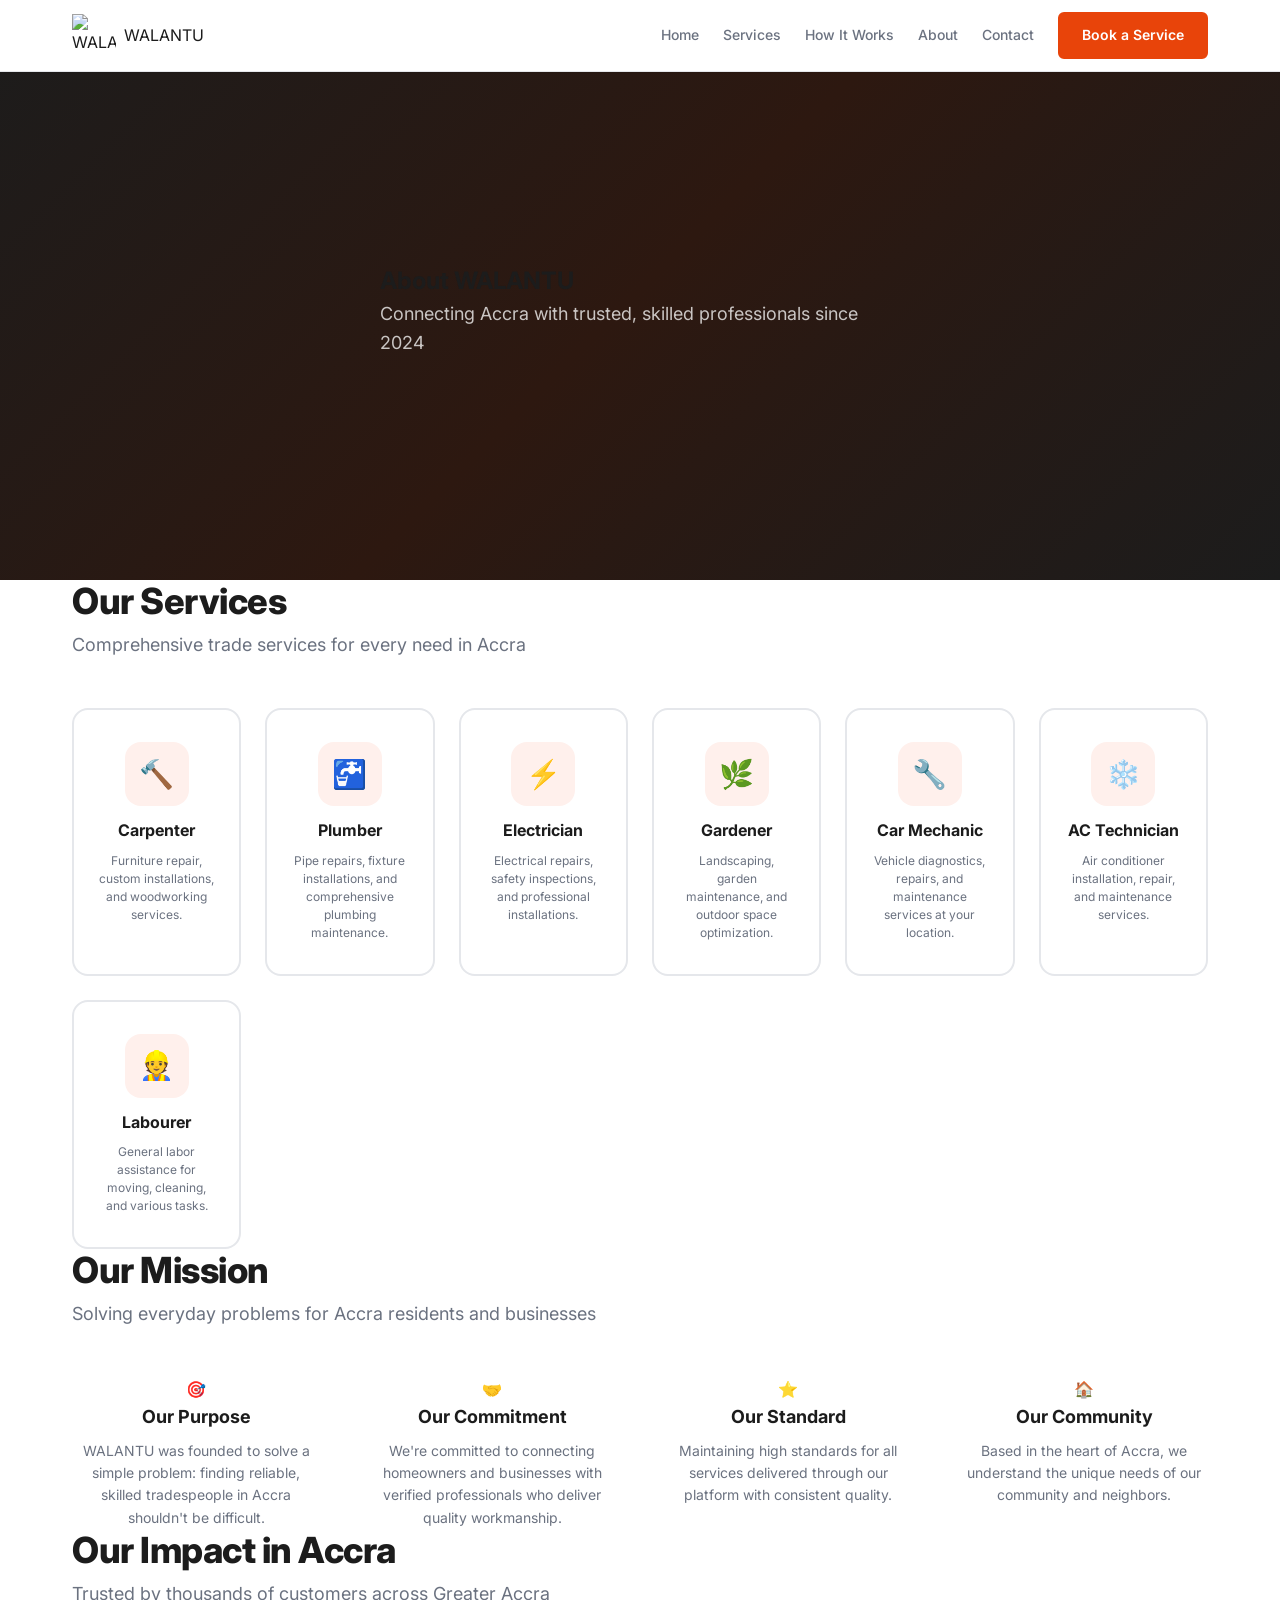
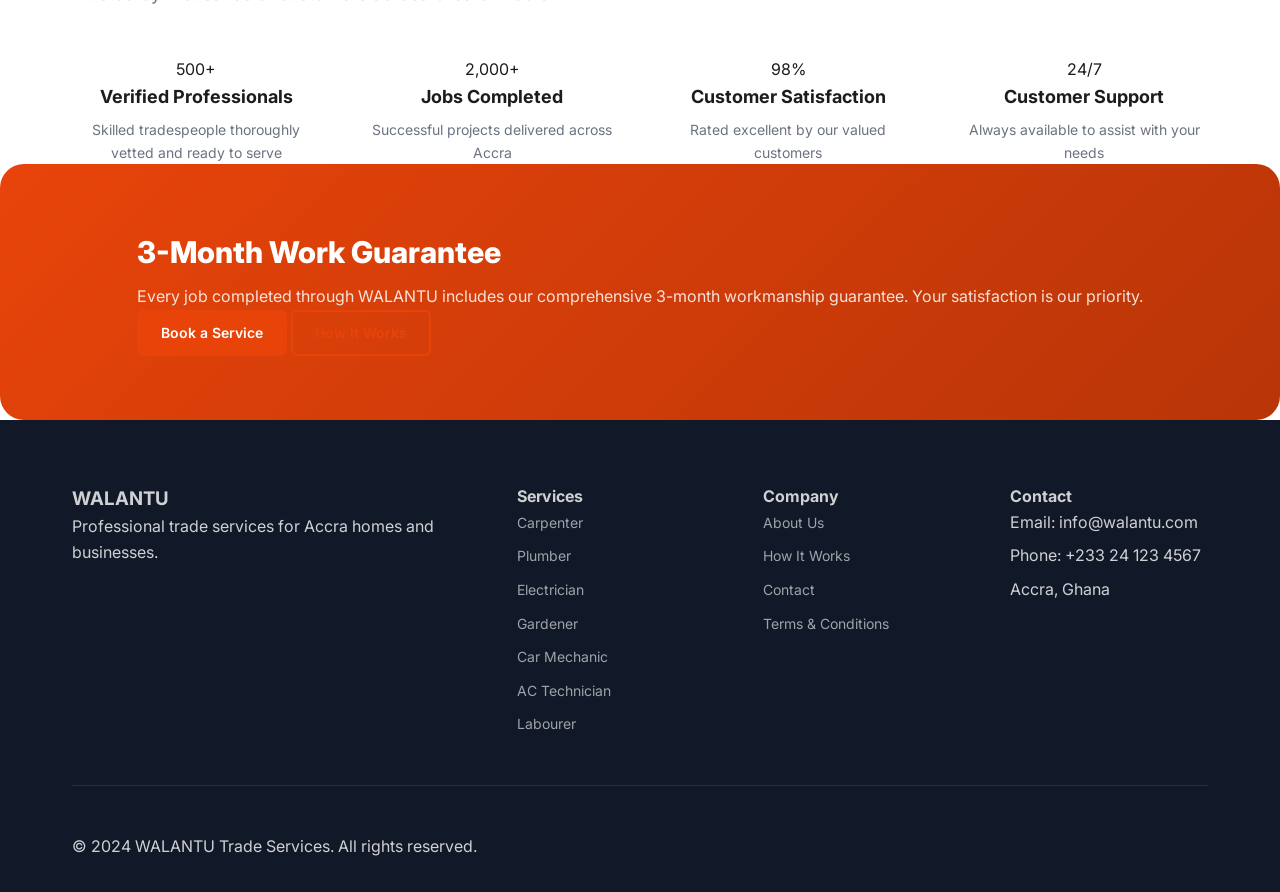
==== about.html @ 4a2aec79 "Walantu: African portal for handymen and women Made-with: Cursor" ====
<!DOCTYPE html>
<html lang="en">
<head>
    <meta charset="UTF-8">
    <meta name="viewport" content="width=device-width, initial-scale=1.0">
    <title>About Us - WALANTU Trade Services</title>
    <link rel="stylesheet" href="css/style.css">
    <link rel="stylesheet" href="css/accessibility.css">
    <link rel="preconnect" href="https://fonts.googleapis.com">
    <link rel="preconnect" href="https://fonts.gstatic.com" crossorigin>
    <link href="https://fonts.googleapis.com/css2?family=Inter:wght@300;400;500;600&display=swap" rel="stylesheet">
</head>
<body>
    <a href="#main-content" class="skip-link">Skip to main content</a>

    <header class="header" role="banner">
        <div class="container header-container">
            <a href="index.html" class="logo">
                <img src="images/logo.svg" alt="WALANTU Trade Services" width="40" height="40">
                <span>WALANTU</span>
            </a>
            
            <nav class="nav" role="navigation" aria-label="Main navigation">
                <a href="index.html" class="nav-link">Home</a>
                <a href="services.html" class="nav-link">Services</a>
                <a href="how-it-works.html" class="nav-link">How It Works</a>
                <a href="about.html" class="nav-link" aria-current="page">About</a>
                <a href="contact.html" class="nav-link">Contact</a>
                <a href="booking.html" class="cta-button">Book a Service</a>
            </nav>

            <button class="mobile-menu-toggle" aria-expanded="false" aria-controls="main-navigation">
                <span class="hamburger"></span>
                <span class="sr-only">Menu</span>
            </button>
        </div>
    </header>

    <main id="main-content" role="main">
        <!-- Hero Section -->
        <section class="hero" aria-labelledby="about-heading">
            <div class="container">
                <div class="hero-content">
                    <h1 id="about-heading">About WALANTU</h1>
                    <p class="hero-subtitle">Connecting Accra with trusted, skilled professionals since 2024</p>
                </div>
            </div>
        </section>

        <!-- Service Categories -->
        <section class="categories-section" aria-labelledby="services-heading">
            <div class="container">
                <div class="section-header">
                    <h2 id="services-heading" class="section-title">Our Services</h2>
                    <p class="section-subtitle">Comprehensive trade services for every need in Accra</p>
                </div>
                
                <div class="categories-grid">
                    <a href="booking.html?service=Carpenter" class="category-card">
                        <div class="category-icon">🔨</div>
                        <h3 class="category-title">Carpenter</h3>
                        <p class="category-description">Furniture repair, custom installations, and woodworking services.</p>
                    </a>
                    
                    <a href="booking.html?service=Plumber" class="category-card">
                        <div class="category-icon">🚰</div>
                        <h3 class="category-title">Plumber</h3>
                        <p class="category-description">Pipe repairs, fixture installations, and comprehensive plumbing maintenance.</p>
                    </a>
                    
                    <a href="booking.html?service=Electrician" class="category-card">
                        <div class="category-icon">⚡</div>
                        <h3 class="category-title">Electrician</h3>
                        <p class="category-description">Electrical repairs, safety inspections, and professional installations.</p>
                    </a>
                    
                    <a href="booking.html?service=Gardener" class="category-card">
                        <div class="category-icon">🌿</div>
                        <h3 class="category-title">Gardener</h3>
                        <p class="category-description">Landscaping, garden maintenance, and outdoor space optimization.</p>
                    </a>
                    
                    <a href="booking.html?service=Car mechanic" class="category-card">
                        <div class="category-icon">🔧</div>
                        <h3 class="category-title">Car Mechanic</h3>
                        <p class="category-description">Vehicle diagnostics, repairs, and maintenance services at your location.</p>
                    </a>
                    
                    <a href="booking.html?service=Air conditioner electrician" class="category-card">
                        <div class="category-icon">❄️</div>
                        <h3 class="category-title">AC Technician</h3>
                        <p class="category-description">Air conditioner installation, repair, and maintenance services.</p>
                    </a>
                    
                    <a href="booking.html?service=Labourer" class="category-card">
                        <div class="category-icon">👷</div>
                        <h3 class="category-title">Labourer</h3>
                        <p class="category-description">General labor assistance for moving, cleaning, and various tasks.</p>
                    </a>
                </div>
            </div>
        </section>

        <!-- Mission Section -->
        <section class="process" aria-labelledby="mission-heading">
            <div class="container">
                <div class="section-header">
                    <h2 id="mission-heading" class="section-title">Our Mission</h2>
                    <p class="section-subtitle">Solving everyday problems for Accra residents and businesses</p>
                </div>
                
                <div class="process-steps">
                    <div class="process-step">
                        <div class="step-number">🎯</div>
                        <h3 class="step-title">Our Purpose</h3>
                        <p class="step-description">WALANTU was founded to solve a simple problem: finding reliable, skilled tradespeople in Accra shouldn't be difficult.</p>
                    </div>
                    
                    <div class="process-step">
                        <div class="step-number">🤝</div>
                        <h3 class="step-title">Our Commitment</h3>
                        <p class="step-description">We're committed to connecting homeowners and businesses with verified professionals who deliver quality workmanship.</p>
                    </div>
                    
                    <div class="process-step">
                        <div class="step-number">⭐</div>
                        <h3 class="step-title">Our Standard</h3>
                        <p class="step-description">Maintaining high standards for all services delivered through our platform with consistent quality.</p>
                    </div>
                    
                    <div class="process-step">
                        <div class="step-number">🏠</div>
                        <h3 class="step-title">Our Community</h3>
                        <p class="step-description">Based in the heart of Accra, we understand the unique needs of our community and neighbors.</p>
                    </div>
                </div>
            </div>
        </section>

        <!-- Stats Section -->
        <section class="categories-section" aria-labelledby="stats-heading">
            <div class="container">
                <div class="section-header">
                    <h2 id="stats-heading" class="section-title">Our Impact in Accra</h2>
                    <p class="section-subtitle">Trusted by thousands of customers across Greater Accra</p>
                </div>
                
                <div class="process-steps">
                    <div class="process-step">
                        <div class="step-number">500+</div>
                        <h3 class="step-title">Verified Professionals</h3>
                        <p class="step-description">Skilled tradespeople thoroughly vetted and ready to serve</p>
                    </div>
                    
                    <div class="process-step">
                        <div class="step-number">2,000+</div>
                        <h3 class="step-title">Jobs Completed</h3>
                        <p class="step-description">Successful projects delivered across Accra</p>
                    </div>
                    
                    <div class="process-step">
                        <div class="step-number">98%</div>
                        <h3 class="step-title">Customer Satisfaction</h3>
                        <p class="step-description">Rated excellent by our valued customers</p>
                    </div>
                    
                    <div class="process-step">
                        <div class="step-number">24/7</div>
                        <h3 class="step-title">Customer Support</h3>
                        <p class="step-description">Always available to assist with your needs</p>
                    </div>
                </div>
            </div>
        </section>

        <!-- Guarantee Section -->
        <section class="guarantee-banner">
            <div class="container">
                <div class="guarantee-content">
                    <h2 class="guarantee-title">3-Month Work Guarantee</h2>
                    <p class="guarantee-text">Every job completed through WALANTU includes our comprehensive 3-month workmanship guarantee. Your satisfaction is our priority.</p>
                    <div class="hero-actions">
                        <a href="booking.html" class="cta-button">Book a Service</a>
                        <a href="how-it-works.html" class="cta-button secondary">How It Works</a>
                    </div>
                </div>
            </div>
        </section>
    </main>

    <footer class="footer" role="contentinfo">
        <div class="container">
            <div class="footer-content">
                <div class="footer-section">
                    <h3>WALANTU</h3>
                    <p>Professional trade services for Accra homes and businesses.</p>
                </div>
                
                <div class="footer-section">
                    <h4>Services</h4>
                    <ul class="footer-links">
                        <li><a href="booking.html?service=Carpenter">Carpenter</a></li>
                        <li><a href="booking.html?service=Plumber">Plumber</a></li>
                        <li><a href="booking.html?service=Electrician">Electrician</a></li>
                        <li><a href="booking.html?service=Gardener">Gardener</a></li>
                        <li><a href="booking.html?service=Car mechanic">Car Mechanic</a></li>
                        <li><a href="booking.html?service=Air conditioner electrician">AC Technician</a></li>
                        <li><a href="booking.html?service=Labourer">Labourer</a></li>
                    </ul>
                </div>
                
                <div class="footer-section">
                    <h4>Company</h4>
                    <ul class="footer-links">
                        <li><a href="about.html">About Us</a></li>
                        <li><a href="how-it-works.html">How It Works</a></li>
                        <li><a href="contact.html">Contact</a></li>
                        <li><a href="terms.html">Terms & Conditions</a></li>
                    </ul>
                </div>
                
                <div class="footer-section">
                    <h4>Contact</h4>
                    <ul class="footer-links">
                        <li>Email: info@walantu.com</li>
                        <li>Phone: +233 24 123 4567</li>
                        <li>Accra, Ghana</li>
                    </ul>
                </div>
            </div>
            
            <div class="footer-bottom">
                <p>&copy; 2024 WALANTU Trade Services. All rights reserved.</p>
            </div>
        </div>
    </footer>

    <script src="js/main.js"></script>
</body>
</html>
---- css/style.css ----
/* ==========================================================================
   WALANTU Trade Services — Angi-Inspired Design System
   Accra, Ghana | Professional Home & Trade Services
   ========================================================================== */

:root {
    /* Brand Colors */
    --primary:        #E8440A;
    --primary-dark:   #B83508;
    --primary-light:  #FFF0EC;
    --primary-mid:    #FF6B3D;
    --secondary:      #1C1C1C;
    --accent:         #FF8C42;

    /* Backgrounds */
    --background:     #FFFFFF;
    --bg-light:       #F9FAFB;
    --bg-warm:        #FFF8F5;
    --bg-dark:        #111827;

    /* Text */
    --text:           #1C1C1C;
    --text-light:     #6B7280;
    --text-muted:     #9CA3AF;
    --text-white:     #FFFFFF;

    /* Borders */
    --border:         #E5E7EB;
    --border-light:   #F3F4F6;
    --border-focus:   #E8440A;

    /* Status */
    --success:        #059669;
    --success-bg:     #ECFDF5;
    --warning:        #D97706;
    --warning-bg:     #FFFBEB;
    --error:          #DC2626;
    --error-bg:       #FEF2F2;
    --info:           #2563EB;
    --info-bg:        #EFF6FF;

    /* Shadows */
    --shadow-xs:  0 1px 2px rgba(0,0,0,0.05);
    --shadow-sm:  0 2px 4px rgba(0,0,0,0.06);
    --shadow:     0 4px 12px rgba(0,0,0,0.08);
    --shadow-md:  0 8px 24px rgba(0,0,0,0.10);
    --shadow-lg:  0 16px 40px rgba(0,0,0,0.12);
    --shadow-xl:  0 24px 64px rgba(0,0,0,0.15);

    /* Border Radius */
    --radius-xs:  4px;
    --radius-sm:  6px;
    --radius:     10px;
    --radius-lg:  16px;
    --radius-xl:  24px;
    --radius-full: 9999px;

    /* Spacing */
    --space-xs: 0.25rem;
    --space-sm: 0.5rem;
    --space-md: 1rem;
    --space-lg: 1.5rem;
    --space-xl: 2rem;
    --space-2xl: 3rem;
    --space-3xl: 4rem;
    --space-4xl: 6rem;

    /* Typography */
    --font-primary: 'Inter', -apple-system, BlinkMacSystemFont, 'Segoe UI', sans-serif;
    --font-size-xs:   0.75rem;
    --font-size-sm:   0.875rem;
    --font-size-base: 1rem;
    --font-size-lg:   1.125rem;
    --font-size-xl:   1.25rem;
    --font-size-2xl:  1.5rem;
    --font-size-3xl:  1.875rem;
    --font-size-4xl:  2.25rem;
    --font-size-5xl:  3rem;
    --font-size-6xl:  3.75rem;

    /* Layout */
    --container-max: 1200px;
    --header-height: 72px;

    /* Transitions */
    --transition: all 0.2s ease;
    --transition-slow: all 0.35s ease;
}

/* ==========================================================================
   RESET & BASE
   ========================================================================== */
*, *::before, *::after { margin: 0; padding: 0; box-sizing: border-box; }

html { scroll-behavior: smooth; }

body {
    font-family: var(--font-primary);
    font-size: var(--font-size-base);
    line-height: 1.6;
    color: var(--text);
    background: var(--background);
    -webkit-font-smoothing: antialiased;
    -moz-osx-font-smoothing: grayscale;
}

img { max-width: 100%; height: auto; display: block; }
a { color: inherit; text-decoration: none; }
button { cursor: pointer; font-family: inherit; }
ul, ol { list-style: none; }
input, select, textarea { font-family: inherit; }

.container {
    max-width: var(--container-max);
    margin: 0 auto;
    padding: 0 var(--space-xl);
}

/* ==========================================================================
   SKIP LINK (Accessibility)
   ========================================================================== */
.skip-link {
    position: absolute;
    top: -60px;
    left: var(--space-md);
    background: var(--primary);
    color: #fff;
    padding: 10px 20px;
    border-radius: var(--radius-sm);
    font-weight: 600;
    z-index: 10000;
    transition: top 0.3s;
}
.skip-link:focus { top: var(--space-md); }
.sr-only {
    position: absolute; width: 1px; height: 1px;
    padding: 0; margin: -1px; overflow: hidden;
    clip: rect(0,0,0,0); white-space: nowrap; border: 0;
}

/* ==========================================================================
   HEADER & NAVIGATION
   ========================================================================== */
.header {
    position: fixed;
    top: 0; left: 0; right: 0;
    background: var(--background);
    border-bottom: 1px solid var(--border);
    z-index: 1000;
    height: var(--header-height);
    box-shadow: var(--shadow-xs);
}

.header-container {
    display: flex;
    align-items: center;
    justify-content: space-between;
    height: 100%;
    gap: var(--space-lg);
}

/* Logo */
.logo {
    display: flex;
    align-items: center;
    gap: var(--space-sm);
    flex-shrink: 0;
}
.logo img { width: 44px; height: 44px; object-fit: contain; }
.logo-text {
    font-size: var(--font-size-xl);
    font-weight: 800;
    color: var(--primary);
    letter-spacing: -0.5px;
}

/* Header Search (compact, in nav) */
.header-search {
    flex: 1;
    max-width: 420px;
    display: flex;
    align-items: center;
    background: var(--bg-light);
    border: 1px solid var(--border);
    border-radius: var(--radius-full);
    padding: 8px 16px;
    gap: var(--space-sm);
}
.header-search input {
    flex: 1;
    border: none;
    background: transparent;
    font-size: var(--font-size-sm);
    color: var(--text);
    outline: none;
}
.header-search input::placeholder { color: var(--text-muted); }
.header-search-btn {
    background: var(--primary);
    color: #fff;
    border: none;
    width: 30px; height: 30px;
    border-radius: 50%;
    display: flex;
    align-items: center;
    justify-content: center;
    font-size: 14px;
    transition: var(--transition);
}
.header-search-btn:hover { background: var(--primary-dark); }

/* Navigation links */
.nav {
    display: flex;
    align-items: center;
    gap: var(--space-lg);
}
.nav-link {
    font-size: var(--font-size-sm);
    font-weight: 500;
    color: var(--text-light);
    transition: var(--transition);
    white-space: nowrap;
}
.nav-link:hover, .nav-link.active { color: var(--primary); }

/* Header Buttons */
.header-actions {
    display: flex;
    align-items: center;
    gap: var(--space-sm);
    flex-shrink: 0;
}

/* Buttons */
.btn {
    display: inline-flex;
    align-items: center;
    justify-content: center;
    gap: var(--space-xs);
    padding: 10px 20px;
    border-radius: var(--radius-sm);
    font-size: var(--font-size-sm);
    font-weight: 600;
    border: 2px solid transparent;
    transition: var(--transition);
    white-space: nowrap;
    text-decoration: none;
    cursor: pointer;
}
.btn-primary {
    background: var(--primary);
    color: #fff;
    border-color: var(--primary);
}
.btn-primary:hover {
    background: var(--primary-dark);
    border-color: var(--primary-dark);
    transform: translateY(-1px);
    box-shadow: var(--shadow-sm);
}
.btn-outline {
    background: transparent;
    color: var(--primary);
    border-color: var(--primary);
}
.btn-outline:hover {
    background: var(--primary);
    color: #fff;
}
.btn-ghost {
    background: transparent;
    color: var(--text);
    border-color: transparent;
}
.btn-ghost:hover { background: var(--bg-light); }
.btn-lg { padding: 14px 28px; font-size: var(--font-size-base); }
.btn-sm { padding: 7px 14px; font-size: var(--font-size-xs); }
.btn-full { width: 100%; }
.btn-icon {
    padding: 10px;
    border-radius: var(--radius-sm);
}

/* Legacy CTA button (backwards compat) */
.cta-button {
    display: inline-flex;
    align-items: center;
    justify-content: center;
    padding: 10px 22px;
    background: var(--primary);
    color: #fff;
    border-radius: var(--radius-sm);
    font-size: var(--font-size-sm);
    font-weight: 600;
    border: 2px solid var(--primary);
    transition: var(--transition);
    text-decoration: none;
    cursor: pointer;
}
.cta-button:hover { background: var(--primary-dark); border-color: var(--primary-dark); }
.cta-button.secondary {
    background: transparent;
    color: var(--primary);
}
.cta-button.secondary:hover { background: var(--primary); color: #fff; }
.cta-button.large { padding: 14px 30px; font-size: var(--font-size-base); }

/* Mobile menu */
.mobile-menu-toggle {
    display: none;
    background: none;
    border: none;
    padding: var(--space-sm);
    flex-direction: column;
    gap: 5px;
}
.hamburger-line {
    display: block;
    width: 22px;
    height: 2px;
    background: var(--text);
    border-radius: 2px;
    transition: var(--transition);
}

/* ==========================================================================
   HERO SECTION
   ========================================================================== */
.hero {
    padding-top: var(--header-height);
    position: relative;
    background: linear-gradient(135deg, #1C1C1C 0%, #2D1810 50%, #1C1C1C 100%);
    min-height: 580px;
    display: flex;
    align-items: center;
    overflow: hidden;
}

.hero-bg {
    position: absolute;
    inset: 0;
    background-image: url('images/workmen-banner-1.jpg');
    background-size: cover;
    background-position: center 30%;
    opacity: 0.3;
}

.hero-overlay {
    position: absolute;
    inset: 0;
    background: linear-gradient(
        90deg,
        rgba(28,28,28,0.85) 0%,
        rgba(28,28,28,0.5) 60%,
        rgba(28,28,28,0.2) 100%
    );
}

.hero-content {
    position: relative;
    z-index: 2;
    max-width: 680px;
    padding: var(--space-4xl) 0;
}

.hero-badge {
    display: inline-flex;
    align-items: center;
    gap: var(--space-xs);
    background: rgba(232,68,10,0.15);
    border: 1px solid rgba(232,68,10,0.3);
    color: #FF8C42;
    padding: 6px 14px;
    border-radius: var(--radius-full);
    font-size: var(--font-size-xs);
    font-weight: 600;
    text-transform: uppercase;
    letter-spacing: 0.8px;
    margin-bottom: var(--space-lg);
}

.hero-title {
    font-size: var(--font-size-5xl);
    font-weight: 800;
    color: #fff;
    line-height: 1.1;
    margin-bottom: var(--space-lg);
    letter-spacing: -1px;
}
.hero-title span { color: var(--accent); }

.hero-subtitle {
    font-size: var(--font-size-lg);
    color: rgba(255,255,255,0.75);
    margin-bottom: var(--space-xl);
    line-height: 1.6;
    max-width: 520px;
}

/* Hero Search Box */
.hero-search {
    background: #fff;
    border-radius: var(--radius-lg);
    padding: var(--space-sm);
    display: flex;
    gap: var(--space-sm);
    box-shadow: var(--shadow-xl);
    max-width: 620px;
    margin-bottom: var(--space-xl);
}

.hero-search-field {
    flex: 1;
    display: flex;
    flex-direction: column;
    padding: 8px 12px;
}
.hero-search-field label {
    font-size: var(--font-size-xs);
    font-weight: 600;
    color: var(--text-light);
    text-transform: uppercase;
    letter-spacing: 0.5px;
    margin-bottom: 2px;
}
.hero-search-field input, .hero-search-field select {
    border: none;
    background: transparent;
    font-size: var(--font-size-base);
    color: var(--text);
    outline: none;
    width: 100%;
    font-weight: 500;
}
.hero-search-field input::placeholder { color: var(--text-muted); font-weight: 400; }
.hero-search-divider {
    width: 1px;
    background: var(--border);
    align-self: stretch;
    margin: 4px 0;
}
.hero-search .btn-primary {
    padding: 14px 28px;
    border-radius: var(--radius);
    font-size: var(--font-size-base);
    white-space: nowrap;
}

.hero-trust {
    display: flex;
    gap: var(--space-xl);
    flex-wrap: wrap;
}
.hero-trust-item {
    display: flex;
    align-items: center;
    gap: var(--space-xs);
    color: rgba(255,255,255,0.8);
    font-size: var(--font-size-sm);
}
.hero-trust-item .icon { font-size: 18px; }

/* ==========================================================================
   SERVICES / CATEGORIES
   ========================================================================== */
.section-label {
    display: inline-block;
    color: var(--primary);
    font-size: var(--font-size-xs);
    font-weight: 700;
    text-transform: uppercase;
    letter-spacing: 1.2px;
    margin-bottom: var(--space-sm);
}

.section-header {
    margin-bottom: var(--space-2xl);
}
.section-header.centered { text-align: center; }
.section-header.centered .section-subtitle { margin: 0 auto; }

.section-title {
    font-size: var(--font-size-4xl);
    font-weight: 800;
    color: var(--text);
    line-height: 1.2;
    letter-spacing: -0.5px;
    margin-bottom: var(--space-sm);
}

.section-subtitle {
    font-size: var(--font-size-lg);
    color: var(--text-light);
    max-width: 580px;
    line-height: 1.6;
}

.section { padding: var(--space-4xl) 0; }
.section-alt { background: var(--bg-light); }
.section-warm { background: var(--bg-warm); }
.section-dark { background: var(--bg-dark); color: #fff; }

/* Categories Grid */
.categories-grid {
    display: grid;
    grid-template-columns: repeat(auto-fill, minmax(160px, 1fr));
    gap: var(--space-lg);
}

.category-card {
    background: #fff;
    border: 2px solid var(--border);
    border-radius: var(--radius-lg);
    padding: var(--space-xl) var(--space-lg);
    text-align: center;
    text-decoration: none;
    color: var(--text);
    transition: var(--transition-slow);
    display: flex;
    flex-direction: column;
    align-items: center;
    gap: var(--space-sm);
    cursor: pointer;
}

.category-card:hover {
    border-color: var(--primary);
    background: var(--primary-light);
    transform: translateY(-4px);
    box-shadow: var(--shadow-md);
}

.category-icon {
    width: 64px;
    height: 64px;
    background: var(--primary-light);
    border-radius: var(--radius-lg);
    display: flex;
    align-items: center;
    justify-content: center;
    font-size: 28px;
    margin-bottom: var(--space-xs);
    transition: var(--transition);
}

.category-card:hover .category-icon {
    background: var(--primary);
}

.category-title {
    font-size: var(--font-size-base);
    font-weight: 700;
}

.category-description {
    font-size: var(--font-size-xs);
    color: var(--text-light);
    line-height: 1.5;
}

/* ==========================================================================
   SERVICE CARDS (detailed)
   ========================================================================== */
.services-grid {
    display: grid;
    grid-template-columns: repeat(auto-fill, minmax(300px, 1fr));
    gap: var(--space-xl);
}

.service-card {
    background: #fff;
    border: 1px solid var(--border);
    border-radius: var(--radius-lg);
    overflow: hidden;
    transition: var(--transition-slow);
    text-decoration: none;
    color: var(--text);
}

.service-card:hover {
    transform: translateY(-4px);
    box-shadow: var(--shadow-lg);
    border-color: transparent;
}

.service-card-img {
    width: 100%;
    height: 180px;
    object-fit: cover;
    background: var(--bg-light);
}

.service-card-img-placeholder {
    width: 100%;
    height: 180px;
    background: linear-gradient(135deg, var(--primary-light), var(--bg-warm));
    display: flex;
    align-items: center;
    justify-content: center;
    font-size: 48px;
}

.service-card-body {
    padding: var(--space-lg);
}

.service-card-title {
    font-size: var(--font-size-lg);
    font-weight: 700;
    margin-bottom: var(--space-xs);
}

.service-card-description {
    color: var(--text-light);
    font-size: var(--font-size-sm);
    line-height: 1.5;
    margin-bottom: var(--space-md);
}

.service-card-meta {
    display: flex;
    align-items: center;
    justify-content: space-between;
}

.service-price {
    font-size: var(--font-size-sm);
    color: var(--text-light);
}
.service-price strong {
    color: var(--primary);
    font-size: var(--font-size-lg);
}

/* ==========================================================================
   STAR RATINGS
   ========================================================================== */
.star-rating {
    display: inline-flex;
    align-items: center;
    gap: 2px;
}
.star { font-size: 16px; color: var(--border); }
.star.filled { color: #F59E0B; }
.star.half { color: #F59E0B; opacity: 0.6; }

.rating-display {
    display: inline-flex;
    align-items: center;
    gap: var(--space-xs);
}
.rating-score {
    font-size: var(--font-size-sm);
    font-weight: 700;
    color: var(--text);
}
.rating-count {
    font-size: var(--font-size-xs);
    color: var(--text-muted);
}

/* Interactive Star Rating */
.star-rating-input {
    display: flex;
    gap: 4px;
    flex-direction: row-reverse;
    justify-content: flex-end;
}
.star-rating-input input { display: none; }
.star-rating-input label {
    font-size: 28px;
    color: var(--border);
    cursor: pointer;
    transition: var(--transition);
}
.star-rating-input label:hover,
.star-rating-input label:hover ~ label,
.star-rating-input input:checked ~ label {
    color: #F59E0B;
}

/* ==========================================================================
   TRUST / BADGES
   ========================================================================== */
.trust-grid {
    display: grid;
    grid-template-columns: repeat(auto-fit, minmax(220px, 1fr));
    gap: var(--space-xl);
}

.trust-card {
    background: #fff;
    border: 1px solid var(--border);
    border-radius: var(--radius-lg);
    padding: var(--space-xl);
    display: flex;
    flex-direction: column;
    align-items: flex-start;
    gap: var(--space-md);
    transition: var(--transition);
}
.trust-card:hover { box-shadow: var(--shadow-md); border-color: var(--primary); }

.trust-icon {
    width: 56px;
    height: 56px;
    border-radius: var(--radius);
    background: var(--primary-light);
    display: flex;
    align-items: center;
    justify-content: center;
    font-size: 24px;
}

.trust-title {
    font-size: var(--font-size-lg);
    font-weight: 700;
}
.trust-description {
    color: var(--text-light);
    font-size: var(--font-size-sm);
    line-height: 1.6;
}

/* ==========================================================================
   HOW IT WORKS
   ========================================================================== */
.process-steps {
    display: grid;
    grid-template-columns: repeat(auto-fit, minmax(220px, 1fr));
    gap: var(--space-2xl);
    position: relative;
}

.process-step {
    text-align: center;
    position: relative;
}

.step-number-badge {
    width: 56px;
    height: 56px;
    background: var(--primary);
    color: #fff;
    border-radius: 50%;
    display: flex;
    align-items: center;
    justify-content: center;
    font-size: var(--font-size-xl);
    font-weight: 800;
    margin: 0 auto var(--space-lg);
    box-shadow: 0 0 0 8px var(--primary-light);
}

.step-icon {
    font-size: 32px;
    margin-bottom: var(--space-md);
}

.step-title {
    font-size: var(--font-size-lg);
    font-weight: 700;
    margin-bottom: var(--space-sm);
}

.step-description {
    color: var(--text-light);
    font-size: var(--font-size-sm);
    line-height: 1.6;
}

/* ==========================================================================
   TESTIMONIALS
   ========================================================================== */
.testimonials-grid {
    display: grid;
    grid-template-columns: repeat(auto-fit, minmax(300px, 1fr));
    gap: var(--space-xl);
}

.testimonial-card {
    background: #fff;
    border: 1px solid var(--border);
    border-radius: var(--radius-lg);
    padding: var(--space-xl);
    display: flex;
    flex-direction: column;
    gap: var(--space-md);
    transition: var(--transition);
}
.testimonial-card:hover { box-shadow: var(--shadow-md); border-color: var(--primary-mid); }

.testimonial-stars { display: flex; gap: 4px; }
.testimonial-star { color: #F59E0B; font-size: 18px; }

.testimonial-content {
    font-size: var(--font-size-base);
    color: var(--text);
    line-height: 1.7;
    font-style: italic;
    flex: 1;
}
.testimonial-content::before { content: '\201C'; font-size: 24px; color: var(--primary); }

.testimonial-author {
    display: flex;
    align-items: center;
    gap: var(--space-md);
    margin-top: var(--space-sm);
    padding-top: var(--space-md);
    border-top: 1px solid var(--border-light);
}

.author-avatar {
    width: 48px;
    height: 48px;
    background: var(--primary-light);
    border-radius: 50%;
    display: flex;
    align-items: center;
    justify-content: center;
    font-size: var(--font-size-base);
    font-weight: 700;
    color: var(--primary);
    flex-shrink: 0;
}

.author-name { font-weight: 700; font-size: var(--font-size-sm); }
.author-location { font-size: var(--font-size-xs); color: var(--text-light); }
.author-service {
    font-size: var(--font-size-xs);
    color: var(--primary);
    font-weight: 600;
}

/* ==========================================================================
   GUARANTEE BANNER
   ========================================================================== */
.guarantee-banner {
    background: linear-gradient(135deg, var(--primary) 0%, var(--primary-dark) 100%);
    color: #fff;
    border-radius: var(--radius-xl);
    padding: var(--space-3xl);
    display: flex;
    align-items: center;
    justify-content: space-between;
    gap: var(--space-xl);
}

.guarantee-icon { font-size: 64px; flex-shrink: 0; }

.guarantee-body { flex: 1; }
.guarantee-title {
    font-size: var(--font-size-3xl);
    font-weight: 800;
    margin-bottom: var(--space-sm);
}
.guarantee-text { font-size: var(--font-size-base); opacity: 0.85; line-height: 1.6; }

.guarantee-features {
    display: flex;
    flex-direction: column;
    gap: var(--space-sm);
    margin-top: var(--space-md);
}
.guarantee-feature {
    display: flex;
    align-items: center;
    gap: var(--space-sm);
    font-size: var(--font-size-sm);
}
.guarantee-feature::before { content: '✓'; font-weight: 700; }

/* ==========================================================================
   STATS STRIP
   ========================================================================== */
.stats-strip {
    background: var(--primary);
    color: #fff;
    padding: var(--space-xl) 0;
}
.stats-grid {
    display: grid;
    grid-template-columns: repeat(auto-fit, minmax(160px, 1fr));
    gap: var(--space-xl);
    text-align: center;
}
.stat-item-number {
    font-size: var(--font-size-4xl);
    font-weight: 800;
    line-height: 1;
    margin-bottom: var(--space-xs);
}
.stat-item-label {
    font-size: var(--font-size-sm);
    opacity: 0.85;
}

/* ==========================================================================
   FOOTER
   ========================================================================== */
.footer {
    background: var(--bg-dark);
    color: rgba(255,255,255,0.8);
    padding: var(--space-3xl) 0 var(--space-xl);
}

.footer-content {
    display: grid;
    grid-template-columns: 2fr 1fr 1fr 1fr;
    gap: var(--space-2xl);
    margin-bottom: var(--space-2xl);
    padding-bottom: var(--space-2xl);
    border-bottom: 1px solid rgba(255,255,255,0.1);
}

.footer-brand .logo-text { color: #fff; }

.footer-brand-desc {
    color: rgba(255,255,255,0.6);
    font-size: var(--font-size-sm);
    line-height: 1.6;
    margin: var(--space-md) 0;
    max-width: 280px;
}

.footer-social {
    display: flex;
    gap: var(--space-sm);
    margin-top: var(--space-md);
}
.footer-social a {
    width: 38px;
    height: 38px;
    background: rgba(255,255,255,0.1);
    border-radius: var(--radius-sm);
    display: flex;
    align-items: center;
    justify-content: center;
    font-size: 16px;
    transition: var(--transition);
    color: #fff;
}
.footer-social a:hover { background: var(--primary); }

.footer-section-title {
    color: #fff;
    font-size: var(--font-size-sm);
    font-weight: 700;
    text-transform: uppercase;
    letter-spacing: 0.8px;
    margin-bottom: var(--space-lg);
}

.footer-links { display: flex; flex-direction: column; gap: var(--space-sm); }
.footer-links a {
    color: rgba(255,255,255,0.6);
    font-size: var(--font-size-sm);
    transition: var(--transition);
}
.footer-links a:hover { color: var(--primary-mid); }

.footer-contact-item {
    display: flex;
    align-items: flex-start;
    gap: var(--space-sm);
    color: rgba(255,255,255,0.6);
    font-size: var(--font-size-sm);
    margin-bottom: var(--space-sm);
}
.footer-contact-item span:first-child { flex-shrink: 0; margin-top: 2px; }

.footer-bottom {
    display: flex;
    align-items: center;
    justify-content: space-between;
    flex-wrap: wrap;
    gap: var(--space-md);
}
.footer-bottom-text {
    color: rgba(255,255,255,0.4);
    font-size: var(--font-size-xs);
}
.footer-payment-icons {
    display: flex;
    gap: var(--space-sm);
    align-items: center;
}
.payment-icon-badge {
    background: rgba(255,255,255,0.1);
    border-radius: var(--radius-xs);
    padding: 4px 10px;
    font-size: var(--font-size-xs);
    font-weight: 700;
    color: rgba(255,255,255,0.7);
}

/* ==========================================================================
   FORMS
   ========================================================================== */
.form-group {
    display: flex;
    flex-direction: column;
    gap: var(--space-xs);
    margin-bottom: var(--space-lg);
}

.form-label {
    font-size: var(--font-size-sm);
    font-weight: 600;
    color: var(--text);
}

.form-hint {
    font-size: var(--font-size-xs);
    color: var(--text-muted);
}

.form-control {
    padding: 12px 16px;
    border: 2px solid var(--border);
    border-radius: var(--radius-sm);
    font-family: var(--font-primary);
    font-size: var(--font-size-base);
    color: var(--text);
    background: var(--background);
    transition: var(--transition);
    width: 100%;
}
.form-control:focus {
    outline: none;
    border-color: var(--primary);
    box-shadow: 0 0 0 3px rgba(232,68,10,0.12);
}
.form-control:disabled { background: var(--bg-light); cursor: not-allowed; }
.form-control::placeholder { color: var(--text-muted); }

.form-row {
    display: grid;
    grid-template-columns: 1fr 1fr;
    gap: var(--space-lg);
}

.form-select { cursor: pointer; }
.form-textarea { resize: vertical; min-height: 120px; }

/* ==========================================================================
   STATUS BADGES
   ========================================================================== */
.badge {
    display: inline-flex;
    align-items: center;
    gap: 4px;
    padding: 4px 10px;
    border-radius: var(--radius-full);
    font-size: var(--font-size-xs);
    font-weight: 600;
}
.badge-success { background: var(--success-bg); color: var(--success); }
.badge-warning { background: var(--warning-bg); color: var(--warning); }
.badge-error   { background: var(--error-bg);   color: var(--error); }
.badge-info    { background: var(--info-bg);     color: var(--info); }
.badge-muted   { background: var(--bg-light);    color: var(--text-muted); }
.badge-primary { background: var(--primary-light); color: var(--primary); }

/* ==========================================================================
   DASHBOARD LAYOUT
   ========================================================================== */
.dashboard-layout {
    display: flex;
    min-height: calc(100vh - var(--header-height));
    margin-top: var(--header-height);
}

/* Sidebar */
.dashboard-sidebar {
    width: 260px;
    flex-shrink: 0;
    background: var(--bg-dark);
    min-height: 100vh;
    display: flex;
    flex-direction: column;
    padding: var(--space-xl) 0;
    position: sticky;
    top: var(--header-height);
    height: calc(100vh - var(--header-height));
    overflow-y: auto;
}

.sidebar-user {
    padding: 0 var(--space-lg) var(--space-xl);
    border-bottom: 1px solid rgba(255,255,255,0.08);
    margin-bottom: var(--space-lg);
}

.sidebar-avatar {
    width: 56px;
    height: 56px;
    background: linear-gradient(135deg, var(--primary), var(--accent));
    border-radius: 50%;
    display: flex;
    align-items: center;
    justify-content: center;
    font-size: var(--font-size-xl);
    font-weight: 800;
    color: #fff;
    margin-bottom: var(--space-sm);
}

.sidebar-user-name {
    color: #fff;
    font-weight: 700;
    font-size: var(--font-size-base);
}
.sidebar-user-email {
    color: rgba(255,255,255,0.5);
    font-size: var(--font-size-xs);
    margin-top: 2px;
}

.sidebar-nav { flex: 1; }

.sidebar-nav-section {
    padding: 0 var(--space-md);
    margin-bottom: var(--space-lg);
}
.sidebar-nav-label {
    font-size: var(--font-size-xs);
    font-weight: 700;
    text-transform: uppercase;
    letter-spacing: 1px;
    color: rgba(255,255,255,0.3);
    padding: 0 var(--space-md);
    margin-bottom: var(--space-sm);
}

.sidebar-nav-item {
    display: flex;
    align-items: center;
    gap: var(--space-md);
    padding: 10px var(--space-md);
    border-radius: var(--radius-sm);
    color: rgba(255,255,255,0.65);
    font-size: var(--font-size-sm);
    font-weight: 500;
    text-decoration: none;
    transition: var(--transition);
    cursor: pointer;
    border: none;
    background: none;
    width: 100%;
    text-align: left;
}
.sidebar-nav-item:hover {
    background: rgba(255,255,255,0.08);
    color: #fff;
}
.sidebar-nav-item.active {
    background: var(--primary);
    color: #fff;
}
.sidebar-nav-item .nav-icon { font-size: 18px; flex-shrink: 0; }
.sidebar-nav-badge {
    margin-left: auto;
    background: var(--primary);
    color: #fff;
    border-radius: var(--radius-full);
    width: 20px;
    height: 20px;
    display: flex;
    align-items: center;
    justify-content: center;
    font-size: 10px;
    font-weight: 700;
}
.sidebar-nav-item.active .sidebar-nav-badge {
    background: rgba(255,255,255,0.25);
}

/* Dashboard Main */
.dashboard-main {
    flex: 1;
    background: var(--bg-light);
    overflow: hidden;
}

.dashboard-topbar {
    background: #fff;
    border-bottom: 1px solid var(--border);
    padding: var(--space-lg) var(--space-2xl);
    display: flex;
    align-items: center;
    justify-content: space-between;
    position: sticky;
    top: var(--header-height);
    z-index: 100;
}

.dashboard-topbar-title {
    font-size: var(--font-size-2xl);
    font-weight: 800;
    color: var(--text);
}

.dashboard-topbar-actions {
    display: flex;
    align-items: center;
    gap: var(--space-md);
}

.dashboard-content {
    padding: var(--space-2xl);
}

/* Dashboard Tabs (content panels) */
.dashboard-tab {
    display: none;
}
.dashboard-tab.active {
    display: block;
}

/* Stats Cards */
.stats-cards {
    display: grid;
    grid-template-columns: repeat(auto-fit, minmax(200px, 1fr));
    gap: var(--space-lg);
    margin-bottom: var(--space-2xl);
}

.stat-card {
    background: #fff;
    border: 1px solid var(--border);
    border-radius: var(--radius-lg);
    padding: var(--space-xl);
    display: flex;
    align-items: flex-start;
    gap: var(--space-lg);
    transition: var(--transition);
}
.stat-card:hover { box-shadow: var(--shadow-md); border-color: transparent; }

.stat-card-icon {
    width: 52px;
    height: 52px;
    border-radius: var(--radius);
    display: flex;
    align-items: center;
    justify-content: center;
    font-size: 24px;
    flex-shrink: 0;
}
.stat-card-icon.orange { background: var(--primary-light); }
.stat-card-icon.green  { background: var(--success-bg); }
.stat-card-icon.blue   { background: var(--info-bg); }
.stat-card-icon.yellow { background: var(--warning-bg); }

.stat-card-value {
    font-size: var(--font-size-3xl);
    font-weight: 800;
    color: var(--text);
    line-height: 1;
    margin-bottom: var(--space-xs);
}
.stat-card-label {
    font-size: var(--font-size-sm);
    color: var(--text-light);
}
.stat-card-trend {
    font-size: var(--font-size-xs);
    margin-top: var(--space-xs);
}
.trend-up { color: var(--success); }
.trend-down { color: var(--error); }

/* ==========================================================================
   PROJECT / JOB CARDS
   ========================================================================== */
.project-card {
    background: #fff;
    border: 1px solid var(--border);
    border-radius: var(--radius-lg);
    overflow: hidden;
    transition: var(--transition);
    margin-bottom: var(--space-lg);
}
.project-card:hover { box-shadow: var(--shadow-md); border-color: var(--primary-mid); }

.project-card-header {
    padding: var(--space-lg) var(--space-xl);
    display: flex;
    align-items: flex-start;
    justify-content: space-between;
    gap: var(--space-md);
    border-bottom: 1px solid var(--border-light);
}

.project-service-badge {
    display: inline-flex;
    align-items: center;
    gap: var(--space-xs);
    background: var(--primary-light);
    color: var(--primary);
    border-radius: var(--radius-full);
    padding: 4px 12px;
    font-size: var(--font-size-xs);
    font-weight: 700;
}

.project-title {
    font-size: var(--font-size-lg);
    font-weight: 700;
    margin: var(--space-xs) 0;
}

.project-meta {
    display: flex;
    align-items: center;
    gap: var(--space-md);
    flex-wrap: wrap;
}
.project-meta-item {
    display: flex;
    align-items: center;
    gap: 4px;
    font-size: var(--font-size-xs);
    color: var(--text-muted);
}
.project-meta-item .icon { font-size: 14px; }

.project-card-body {
    padding: var(--space-lg) var(--space-xl);
}

/* Progress Bar */
.progress-bar-container {
    margin-bottom: var(--space-md);
}
.progress-bar-label {
    display: flex;
    justify-content: space-between;
    align-items: center;
    margin-bottom: var(--space-sm);
}
.progress-bar-label span { font-size: var(--font-size-xs); color: var(--text-light); }
.progress-bar-label strong { font-size: var(--font-size-sm); color: var(--text); }
.progress-bar {
    height: 8px;
    background: var(--border);
    border-radius: var(--radius-full);
    overflow: hidden;
}
.progress-bar-fill {
    height: 100%;
    background: var(--primary);
    border-radius: var(--radius-full);
    transition: width 0.5s ease;
}
.progress-bar-fill.success { background: var(--success); }
.progress-bar-fill.warning { background: var(--warning); }

.project-card-footer {
    padding: var(--space-md) var(--space-xl);
    background: var(--bg-light);
    display: flex;
    align-items: center;
    justify-content: space-between;
    gap: var(--space-md);
    flex-wrap: wrap;
}

/* Project Timeline */
.project-timeline {
    display: flex;
    flex-direction: column;
    gap: var(--space-md);
    padding: var(--space-lg) 0;
}

.timeline-item {
    display: flex;
    gap: var(--space-lg);
    position: relative;
}

.timeline-dot {
    width: 14px;
    height: 14px;
    border-radius: 50%;
    background: var(--border);
    flex-shrink: 0;
    margin-top: 4px;
    position: relative;
    z-index: 1;
}
.timeline-dot.done { background: var(--success); }
.timeline-dot.active { background: var(--primary); box-shadow: 0 0 0 4px var(--primary-light); }

.timeline-item:not(:last-child) .timeline-dot::after {
    content: '';
    position: absolute;
    top: 14px;
    left: 50%;
    transform: translateX(-50%);
    width: 2px;
    height: calc(100% + var(--space-md));
    background: var(--border);
}
.timeline-item.done .timeline-dot::after { background: var(--success); }

.timeline-content { flex: 1; }
.timeline-title { font-size: var(--font-size-sm); font-weight: 600; }
.timeline-date  { font-size: var(--font-size-xs); color: var(--text-muted); margin-top: 2px; }

/* ==========================================================================
   PAYMENT SECTION
   ========================================================================== */
.payment-methods-grid {
    display: grid;
    grid-template-columns: 1fr 1fr;
    gap: var(--space-lg);
    margin-bottom: var(--space-xl);
}

.payment-method-card {
    border: 2px solid var(--border);
    border-radius: var(--radius-lg);
    padding: var(--space-xl);
    cursor: pointer;
    transition: var(--transition);
    position: relative;
    background: #fff;
}
.payment-method-card:hover { border-color: var(--primary); }
.payment-method-card.selected {
    border-color: var(--primary);
    background: var(--primary-light);
}
.payment-method-card.selected::after {
    content: '✓';
    position: absolute;
    top: -10px;
    right: -10px;
    width: 24px;
    height: 24px;
    background: var(--primary);
    color: #fff;
    border-radius: 50%;
    display: flex;
    align-items: center;
    justify-content: center;
    font-size: 12px;
    font-weight: 700;
}

.payment-method-icon {
    font-size: 36px;
    margin-bottom: var(--space-sm);
}
.payment-method-name {
    font-size: var(--font-size-lg);
    font-weight: 700;
    margin-bottom: var(--space-xs);
}
.payment-method-desc {
    font-size: var(--font-size-xs);
    color: var(--text-light);
}

/* Stripe Card Input Styling */
.stripe-card-element {
    border: 2px solid var(--border);
    border-radius: var(--radius-sm);
    padding: 14px 16px;
    background: #fff;
    transition: var(--transition);
}
.stripe-card-element.focused { border-color: var(--primary); box-shadow: 0 0 0 3px rgba(232,68,10,0.12); }

/* Mobile Money */
.momo-networks {
    display: grid;
    grid-template-columns: repeat(3, 1fr);
    gap: var(--space-md);
    margin-bottom: var(--space-lg);
}

.momo-network-btn {
    border: 2px solid var(--border);
    border-radius: var(--radius);
    padding: var(--space-md);
    text-align: center;
    cursor: pointer;
    transition: var(--transition);
    background: #fff;
}
.momo-network-btn:hover { border-color: var(--primary); }
.momo-network-btn.selected { border-color: var(--primary); background: var(--primary-light); }
.momo-network-logo {
    font-size: 28px;
    margin-bottom: var(--space-xs);
}
.momo-network-name { font-size: var(--font-size-xs); font-weight: 700; }

/* Payment History Table */
.payment-table {
    width: 100%;
    border-collapse: collapse;
}
.payment-table th {
    text-align: left;
    padding: var(--space-sm) var(--space-md);
    font-size: var(--font-size-xs);
    font-weight: 700;
    text-transform: uppercase;
    letter-spacing: 0.8px;
    color: var(--text-muted);
    border-bottom: 2px solid var(--border);
}
.payment-table td {
    padding: var(--space-md);
    font-size: var(--font-size-sm);
    border-bottom: 1px solid var(--border-light);
    vertical-align: middle;
}
.payment-table tr:last-child td { border-bottom: none; }
.payment-table tr:hover td { background: var(--bg-light); }

/* ==========================================================================
   GHANA POST GPS ADDRESS
   ========================================================================== */
.address-card {
    background: #fff;
    border: 1px solid var(--border);
    border-radius: var(--radius-lg);
    padding: var(--space-xl);
    margin-bottom: var(--space-lg);
    position: relative;
    transition: var(--transition);
}
.address-card.primary-address {
    border-color: var(--primary);
    border-width: 2px;
}
.address-primary-badge {
    position: absolute;
    top: -12px;
    left: var(--space-lg);
    background: var(--primary);
    color: #fff;
    font-size: var(--font-size-xs);
    font-weight: 700;
    padding: 3px 10px;
    border-radius: var(--radius-full);
}

.address-type {
    font-size: var(--font-size-xs);
    color: var(--text-muted);
    text-transform: uppercase;
    letter-spacing: 0.8px;
    font-weight: 600;
    margin-bottom: var(--space-xs);
}
.address-digital-code {
    font-size: var(--font-size-2xl);
    font-weight: 800;
    color: var(--primary);
    font-family: 'Courier New', monospace;
    letter-spacing: 2px;
    margin-bottom: var(--space-xs);
}
.address-full { font-size: var(--font-size-base); color: var(--text); margin-bottom: var(--space-sm); }
.address-meta { font-size: var(--font-size-xs); color: var(--text-muted); }

.gps-map-placeholder {
    width: 100%;
    height: 200px;
    background: linear-gradient(135deg, #e8f4fd, #d1ecf1);
    border-radius: var(--radius);
    display: flex;
    align-items: center;
    justify-content: center;
    color: var(--info);
    font-size: var(--font-size-sm);
    font-weight: 600;
    border: 1px dashed var(--info);
    gap: var(--space-sm);
    margin: var(--space-md) 0;
}

/* ==========================================================================
   INSURANCE STATUS
   ========================================================================== */
.insurance-card {
    background: linear-gradient(135deg, #1a3a4a, #0d2233);
    color: #fff;
    border-radius: var(--radius-xl);
    padding: var(--space-2xl);
    position: relative;
    overflow: hidden;
    margin-bottom: var(--space-xl);
}
.insurance-card::before {
    content: '';
    position: absolute;
    top: -60px; right: -60px;
    width: 200px; height: 200px;
    border-radius: 50%;
    background: rgba(255,255,255,0.04);
}
.insurance-card::after {
    content: '';
    position: absolute;
    bottom: -40px; left: 60px;
    width: 150px; height: 150px;
    border-radius: 50%;
    background: rgba(255,255,255,0.03);
}

.insurance-header {
    display: flex;
    align-items: center;
    justify-content: space-between;
    margin-bottom: var(--space-xl);
}
.insurance-logo { font-size: 48px; }
.insurance-status-badge {
    background: var(--success);
    color: #fff;
    padding: 6px 16px;
    border-radius: var(--radius-full);
    font-size: var(--font-size-xs);
    font-weight: 700;
    text-transform: uppercase;
}
.insurance-policy-number {
    font-size: var(--font-size-xs);
    opacity: 0.6;
    margin-bottom: var(--space-xs);
    text-transform: uppercase;
    letter-spacing: 1px;
}
.insurance-title {
    font-size: var(--font-size-2xl);
    font-weight: 800;
    margin-bottom: var(--space-lg);
}
.insurance-details {
    display: grid;
    grid-template-columns: repeat(3, 1fr);
    gap: var(--space-lg);
    padding: var(--space-lg) 0;
    border-top: 1px solid rgba(255,255,255,0.15);
    border-bottom: 1px solid rgba(255,255,255,0.15);
    margin-bottom: var(--space-lg);
}
.insurance-detail-label {
    font-size: var(--font-size-xs);
    opacity: 0.6;
    margin-bottom: var(--space-xs);
    text-transform: uppercase;
    letter-spacing: 0.5px;
}
.insurance-detail-value {
    font-size: var(--font-size-lg);
    font-weight: 700;
}

/* ==========================================================================
   GUARANTEE STATUS
   ========================================================================== */
.guarantee-progress-card {
    background: #fff;
    border: 1px solid var(--border);
    border-radius: var(--radius-lg);
    padding: var(--space-xl);
    margin-bottom: var(--space-lg);
}

.guarantee-service-info {
    display: flex;
    align-items: center;
    justify-content: space-between;
    margin-bottom: var(--space-lg);
}

.guarantee-days-remaining {
    text-align: center;
}
.guarantee-days-number {
    font-size: var(--font-size-4xl);
    font-weight: 800;
    color: var(--success);
    line-height: 1;
}
.guarantee-days-label {
    font-size: var(--font-size-xs);
    color: var(--text-muted);
    text-transform: uppercase;
    letter-spacing: 0.5px;
}

.guarantee-timeline {
    background: var(--bg-light);
    border-radius: var(--radius);
    padding: var(--space-lg);
    display: flex;
    align-items: center;
    gap: var(--space-md);
    margin-top: var(--space-lg);
}
.guarantee-timeline-bar {
    flex: 1;
    height: 10px;
    background: var(--border);
    border-radius: var(--radius-full);
    overflow: hidden;
}
.guarantee-timeline-fill {
    height: 100%;
    background: linear-gradient(90deg, var(--success), var(--warning));
    border-radius: var(--radius-full);
}
.guarantee-timeline-label {
    font-size: var(--font-size-xs);
    color: var(--text-muted);
    white-space: nowrap;
}

/* ==========================================================================
   MESSAGES / COMMUNICATIONS
   ========================================================================== */
.messages-layout {
    display: grid;
    grid-template-columns: 320px 1fr;
    gap: 0;
    background: #fff;
    border: 1px solid var(--border);
    border-radius: var(--radius-lg);
    overflow: hidden;
    height: 600px;
}

.messages-sidebar {
    border-right: 1px solid var(--border);
    overflow-y: auto;
}

.messages-sidebar-header {
    padding: var(--space-lg);
    border-bottom: 1px solid var(--border);
    font-weight: 700;
    font-size: var(--font-size-base);
}

.message-thread {
    padding: var(--space-md) var(--space-lg);
    border-bottom: 1px solid var(--border-light);
    cursor: pointer;
    transition: var(--transition);
    display: flex;
    gap: var(--space-md);
    align-items: flex-start;
}
.message-thread:hover { background: var(--bg-light); }
.message-thread.active { background: var(--primary-light); }
.message-thread-avatar {
    width: 40px;
    height: 40px;
    border-radius: 50%;
    background: var(--primary-light);
    display: flex;
    align-items: center;
    justify-content: center;
    font-weight: 700;
    color: var(--primary);
    font-size: var(--font-size-sm);
    flex-shrink: 0;
}
.message-thread-info { flex: 1; min-width: 0; }
.message-thread-name { font-weight: 700; font-size: var(--font-size-sm); }
.message-thread-preview {
    font-size: var(--font-size-xs);
    color: var(--text-muted);
    white-space: nowrap;
    overflow: hidden;
    text-overflow: ellipsis;
}
.message-thread-meta {
    display: flex;
    flex-direction: column;
    align-items: flex-end;
    gap: 4px;
}
.message-thread-time { font-size: var(--font-size-xs); color: var(--text-muted); }
.message-unread-badge {
    background: var(--primary);
    color: #fff;
    border-radius: 50%;
    width: 18px;
    height: 18px;
    display: flex;
    align-items: center;
    justify-content: center;
    font-size: 10px;
    font-weight: 700;
}

.messages-main { display: flex; flex-direction: column; }

.messages-main-header {
    padding: var(--space-md) var(--space-lg);
    border-bottom: 1px solid var(--border);
    display: flex;
    align-items: center;
    gap: var(--space-md);
}

.messages-body {
    flex: 1;
    overflow-y: auto;
    padding: var(--space-lg);
    display: flex;
    flex-direction: column;
    gap: var(--space-md);
}

.chat-bubble {
    max-width: 70%;
    padding: var(--space-sm) var(--space-md);
    border-radius: var(--radius-lg);
    font-size: var(--font-size-sm);
    line-height: 1.5;
}
.chat-bubble.sent {
    background: var(--primary);
    color: #fff;
    border-bottom-right-radius: var(--radius-xs);
    margin-left: auto;
}
.chat-bubble.received {
    background: var(--bg-light);
    color: var(--text);
    border-bottom-left-radius: var(--radius-xs);
}
.chat-bubble-time {
    font-size: 10px;
    opacity: 0.6;
    margin-top: 4px;
    text-align: right;
}

.messages-input-area {
    padding: var(--space-md) var(--space-lg);
    border-top: 1px solid var(--border);
    display: flex;
    gap: var(--space-sm);
}
.messages-input {
    flex: 1;
    border: 1px solid var(--border);
    border-radius: var(--radius-full);
    padding: 10px 16px;
    font-size: var(--font-size-sm);
    outline: none;
    transition: var(--transition);
    background: var(--bg-light);
}
.messages-input:focus { border-color: var(--primary); background: #fff; }

/* ==========================================================================
   RATING / REVIEW FORM
   ========================================================================== */
.review-form-card {
    background: #fff;
    border: 1px solid var(--border);
    border-radius: var(--radius-lg);
    padding: var(--space-xl);
}

.review-aspects {
    display: flex;
    flex-direction: column;
    gap: var(--space-md);
    margin-bottom: var(--space-xl);
}
.review-aspect {
    display: flex;
    align-items: center;
    justify-content: space-between;
    padding: var(--space-md);
    background: var(--bg-light);
    border-radius: var(--radius);
}
.review-aspect-label {
    font-size: var(--font-size-sm);
    font-weight: 600;
}
.review-stars-mini {
    display: flex;
    gap: 4px;
}
.review-star-btn {
    background: none;
    border: none;
    font-size: 22px;
    color: var(--border);
    cursor: pointer;
    transition: var(--transition);
    padding: 0;
}
.review-star-btn.active { color: #F59E0B; }
.review-star-btn:hover { transform: scale(1.2); color: #F59E0B; }

/* ==========================================================================
   NOTIFICATION PANEL
   ========================================================================== */
.notification-item {
    display: flex;
    gap: var(--space-md);
    padding: var(--space-md) var(--space-xl);
    border-bottom: 1px solid var(--border-light);
    transition: var(--transition);
}
.notification-item:hover { background: var(--bg-light); }
.notification-item.unread { background: var(--primary-light); }

.notification-icon {
    width: 40px;
    height: 40px;
    border-radius: 50%;
    display: flex;
    align-items: center;
    justify-content: center;
    font-size: 18px;
    flex-shrink: 0;
}
.notification-icon.green { background: var(--success-bg); }
.notification-icon.orange { background: var(--primary-light); }
.notification-icon.blue  { background: var(--info-bg); }

.notification-content { flex: 1; }
.notification-text { font-size: var(--font-size-sm); margin-bottom: 2px; }
.notification-text strong { color: var(--primary); }
.notification-time { font-size: var(--font-size-xs); color: var(--text-muted); }

/* ==========================================================================
   BOOKING FORM
   ========================================================================== */
.booking-container {
    max-width: 800px;
    margin: 0 auto;
}

.booking-steps {
    display: flex;
    align-items: center;
    gap: 0;
    margin-bottom: var(--space-2xl);
    background: #fff;
    border: 1px solid var(--border);
    border-radius: var(--radius-lg);
    padding: var(--space-sm);
    overflow: hidden;
}

.booking-step-item {
    flex: 1;
    display: flex;
    align-items: center;
    justify-content: center;
    gap: var(--space-sm);
    padding: var(--space-md);
    border-radius: var(--radius);
    color: var(--text-muted);
    font-size: var(--font-size-sm);
    font-weight: 600;
    transition: var(--transition);
}
.booking-step-item.active {
    background: var(--primary);
    color: #fff;
}
.booking-step-item.done {
    color: var(--success);
}

.booking-step-num {
    width: 24px;
    height: 24px;
    border-radius: 50%;
    background: var(--border);
    color: var(--text-muted);
    display: flex;
    align-items: center;
    justify-content: center;
    font-size: var(--font-size-xs);
    font-weight: 800;
    flex-shrink: 0;
}
.booking-step-item.active .booking-step-num { background: rgba(255,255,255,0.25); color: #fff; }
.booking-step-item.done .booking-step-num { background: var(--success); color: #fff; }

/* ==========================================================================
   TABLE UTILITIES
   ========================================================================== */
.data-table {
    width: 100%;
    border-collapse: collapse;
    background: #fff;
    border-radius: var(--radius-lg);
    overflow: hidden;
    border: 1px solid var(--border);
}
.data-table th {
    background: var(--bg-light);
    padding: var(--space-md) var(--space-lg);
    font-size: var(--font-size-xs);
    font-weight: 700;
    text-transform: uppercase;
    letter-spacing: 0.8px;
    color: var(--text-muted);
    text-align: left;
    border-bottom: 1px solid var(--border);
}
.data-table td {
    padding: var(--space-md) var(--space-lg);
    font-size: var(--font-size-sm);
    border-bottom: 1px solid var(--border-light);
    color: var(--text);
}
.data-table tr:last-child td { border-bottom: none; }
.data-table tbody tr:hover td { background: var(--bg-light); }

/* ==========================================================================
   CARDS / PANELS
   ========================================================================== */
.card {
    background: #fff;
    border: 1px solid var(--border);
    border-radius: var(--radius-lg);
}

.card-header {
    padding: var(--space-lg) var(--space-xl);
    border-bottom: 1px solid var(--border);
    display: flex;
    align-items: center;
    justify-content: space-between;
}
.card-title {
    font-size: var(--font-size-lg);
    font-weight: 700;
}
.card-body { padding: var(--space-xl); }
.card-footer {
    padding: var(--space-md) var(--space-xl);
    border-top: 1px solid var(--border);
    background: var(--bg-light);
}

/* ==========================================================================
   ALERTS
   ========================================================================== */
.alert {
    padding: var(--space-md) var(--space-lg);
    border-radius: var(--radius);
    border-left: 4px solid;
    display: flex;
    align-items: flex-start;
    gap: var(--space-md);
    font-size: var(--font-size-sm);
    margin-bottom: var(--space-lg);
}
.alert-success { background: var(--success-bg); border-color: var(--success); color: var(--success); }
.alert-warning { background: var(--warning-bg); border-color: var(--warning); color: var(--warning); }
.alert-error   { background: var(--error-bg);   border-color: var(--error);   color: var(--error); }
.alert-info    { background: var(--info-bg);    border-color: var(--info);    color: var(--info); }
.alert-icon { font-size: 18px; flex-shrink: 0; }
.alert-text { color: var(--text); }
.alert-text strong { display: block; margin-bottom: 2px; }

/* ==========================================================================
   MISC UTILITIES
   ========================================================================== */
.text-center  { text-align: center; }
.text-right   { text-align: right; }
.text-primary { color: var(--primary); }
.text-success { color: var(--success); }
.text-warning { color: var(--warning); }
.text-muted   { color: var(--text-muted); }

.d-flex   { display: flex; }
.d-grid   { display: grid; }
.gap-sm   { gap: var(--space-sm); }
.gap-md   { gap: var(--space-md); }
.gap-lg   { gap: var(--space-lg); }
.hidden   { display: none; }

.mt-sm { margin-top: var(--space-sm); }
.mt-md { margin-top: var(--space-md); }
.mt-lg { margin-top: var(--space-lg); }
.mt-xl { margin-top: var(--space-xl); }
.mb-sm { margin-bottom: var(--space-sm); }
.mb-md { margin-bottom: var(--space-md); }
.mb-lg { margin-bottom: var(--space-lg); }
.mb-xl { margin-bottom: var(--space-xl); }

.divider {
    border: none;
    border-top: 1px solid var(--border);
    margin: var(--space-xl) 0;
}

/* Search component on other pages */
.search-bar {
    display: flex;
    background: #fff;
    border: 2px solid var(--border);
    border-radius: var(--radius-full);
    overflow: hidden;
    transition: var(--transition);
}
.search-bar:focus-within { border-color: var(--primary); box-shadow: 0 0 0 3px rgba(232,68,10,0.1); }
.search-bar input {
    flex: 1;
    border: none;
    padding: 14px 20px;
    font-size: var(--font-size-base);
    background: transparent;
    outline: none;
    color: var(--text);
}
.search-bar button {
    padding: 14px 24px;
    background: var(--primary);
    color: #fff;
    border: none;
    font-size: var(--font-size-base);
    font-weight: 600;
    cursor: pointer;
    transition: var(--transition);
}
.search-bar button:hover { background: var(--primary-dark); }

/* ==========================================================================
   RESPONSIVE
   ========================================================================== */
@media (max-width: 1024px) {
    .dashboard-sidebar { width: 220px; }
    .footer-content { grid-template-columns: 1fr 1fr; }
    .messages-layout { grid-template-columns: 260px 1fr; }
}

@media (max-width: 768px) {
    :root {
        --header-height: 64px;
        --space-4xl: 3rem;
        --space-3xl: 2.5rem;
    }

    .container { padding: 0 var(--space-lg); }

    .header-search { display: none; }
    .nav { display: none; }
    .nav.show { display: flex; flex-direction: column; align-items: flex-start; }

    .mobile-menu-toggle { display: flex; }

    /* Mobile nav overlay */
    .mobile-nav-open .nav {
        position: fixed;
        top: var(--header-height);
        left: 0; right: 0;
        background: #fff;
        padding: var(--space-xl);
        flex-direction: column;
        gap: var(--space-md);
        border-bottom: 1px solid var(--border);
        box-shadow: var(--shadow-lg);
        z-index: 999;
    }

    .hero-title { font-size: var(--font-size-4xl); }
    .hero-search { flex-direction: column; border-radius: var(--radius-lg); }
    .hero-search-divider { display: none; }

    .categories-grid { grid-template-columns: repeat(3, 1fr); gap: var(--space-md); }
    .category-icon { width: 48px; height: 48px; font-size: 22px; }
    .category-title { font-size: var(--font-size-sm); }

    .section-title { font-size: var(--font-size-3xl); }

    .footer-content { grid-template-columns: 1fr 1fr; gap: var(--space-xl); }

    .guarantee-banner {
        flex-direction: column;
        text-align: center;
        padding: var(--space-xl);
    }

    /* Dashboard mobile */
    .dashboard-layout { flex-direction: column; }
    .dashboard-sidebar {
        width: 100%;
        height: auto;
        position: relative;
        top: 0;
        flex-direction: row;
        padding: var(--space-md);
        overflow-x: auto;
    }
    .dashboard-topbar { padding: var(--space-md) var(--space-lg); }
    .dashboard-content { padding: var(--space-lg); }

    .sidebar-user { display: none; }
    .sidebar-nav { display: flex; }
    .sidebar-nav-section {
        display: flex;
        flex-direction: row;
        padding: 0;
        margin: 0;
    }
    .sidebar-nav-label { display: none; }
    .sidebar-nav-item { flex-direction: column; gap: 4px; font-size: 10px; padding: 8px; min-width: 70px; text-align: center; border-radius: var(--radius-sm); }
    .sidebar-nav-item .nav-icon { font-size: 22px; }
    .sidebar-nav-badge { position: absolute; top: 0; right: 0; }

    .stats-cards { grid-template-columns: 1fr 1fr; }

    .payment-methods-grid { grid-template-columns: 1fr; }
    .momo-networks { grid-template-columns: repeat(3, 1fr); }

    .insurance-details { grid-template-columns: 1fr 1fr; }

    .messages-layout { grid-template-columns: 1fr; height: auto; }
    .messages-sidebar { height: 200px; }

    .form-row { grid-template-columns: 1fr; }

    .data-table { font-size: var(--font-size-xs); }
    .data-table th, .data-table td { padding: var(--space-sm) var(--space-md); }
}

@media (max-width: 480px) {
    .categories-grid { grid-template-columns: repeat(2, 1fr); }
    .stats-cards { grid-template-columns: 1fr; }
    .hero-title { font-size: var(--font-size-3xl); }
    .footer-content { grid-template-columns: 1fr; }
    .insurance-details { grid-template-columns: 1fr; }
    .booking-steps { flex-wrap: wrap; }
}

/* ==========================================================================
   LOADING / SKELETON
   ========================================================================== */
.skeleton {
    background: linear-gradient(90deg, #f0f0f0 25%, #e8e8e8 50%, #f0f0f0 75%);
    background-size: 200% 100%;
    animation: shimmer 1.4s infinite;
    border-radius: var(--radius-sm);
}
@keyframes shimmer {
    0%   { background-position: 200% 0; }
    100% { background-position: -200% 0; }
}

.loading-spinner {
    width: 36px;
    height: 36px;
    border: 3px solid var(--border);
    border-top-color: var(--primary);
    border-radius: 50%;
    animation: spin 0.8s linear infinite;
}
@keyframes spin { to { transform: rotate(360deg); } }

/* ==========================================================================
   PRINT
   ========================================================================== */
@media print {
    .header, .dashboard-sidebar, .footer { display: none; }
    .dashboard-main { margin: 0; }
    .dashboard-content { padding: 0; }
}
---- css/accessibility.css ----
/* Accessibility Enhancements for Copenhagen Theme */

/* Focus styles */
a:focus,
button:focus,
.category-button:focus,
.service-card:focus,
.cta-button:focus {
    outline: 2px solid var(--primary);
    outline-offset: 2px;
}

/* High contrast support */
@media (prefers-contrast: high) {
    :root {
        --primary: #000000;
        --text: #000000;
        --background: #ffffff;
        --border: #000000;
    }
    
    .service-card:hover {
        outline: 2px solid var(--primary);
    }
}

/* Reduced motion */
@media (prefers-reduced-motion: reduce) {
    *,
    *::before,
    *::after {
        animation-duration: 0.01ms !important;
        animation-iteration-count: 1 !important;
        transition-duration: 0.01ms !important;
        scroll-behavior: auto !important;
    }
}

/* Screen reader only */
.sr-only {
    position: absolute;
    width: 1px;
    height: 1px;
    padding: 0;
    margin: -1px;
    overflow: hidden;
    clip: rect(0, 0, 0, 0);
    white-space: nowrap;
    border: 0;
}

/* Focus management for interactive elements */
button:not([disabled]):focus,
a:focus,
input:focus,
select:focus,
textarea:focus {
    position: relative;
}

/* Print styles */
@media print {
    .header,
    .categories-bar,
    .footer,
    .cta-button {
        display: none !important;
    }
    
    body {
        font-size: 12pt;
        line-height: 1.4;
    }
    
    .hero {
        padding-top: 2rem !important;
    }
    
    a::after {
        content: " (" attr(href) ")";
    }
}

/* Large text support */
@media (prefers-reduced-motion: reduce) {
    * {
        animation: none !important;
        transition: none !important;
    }
}

/* Cognitive load reduction */
.simple-view .service-card,
.simple-view .testimonial-card {
    border: 1px solid var(--border);
    box-shadow: none;
}

.simple-view .service-card:hover {
    transform: none;
    border-color: var(--primary);
}
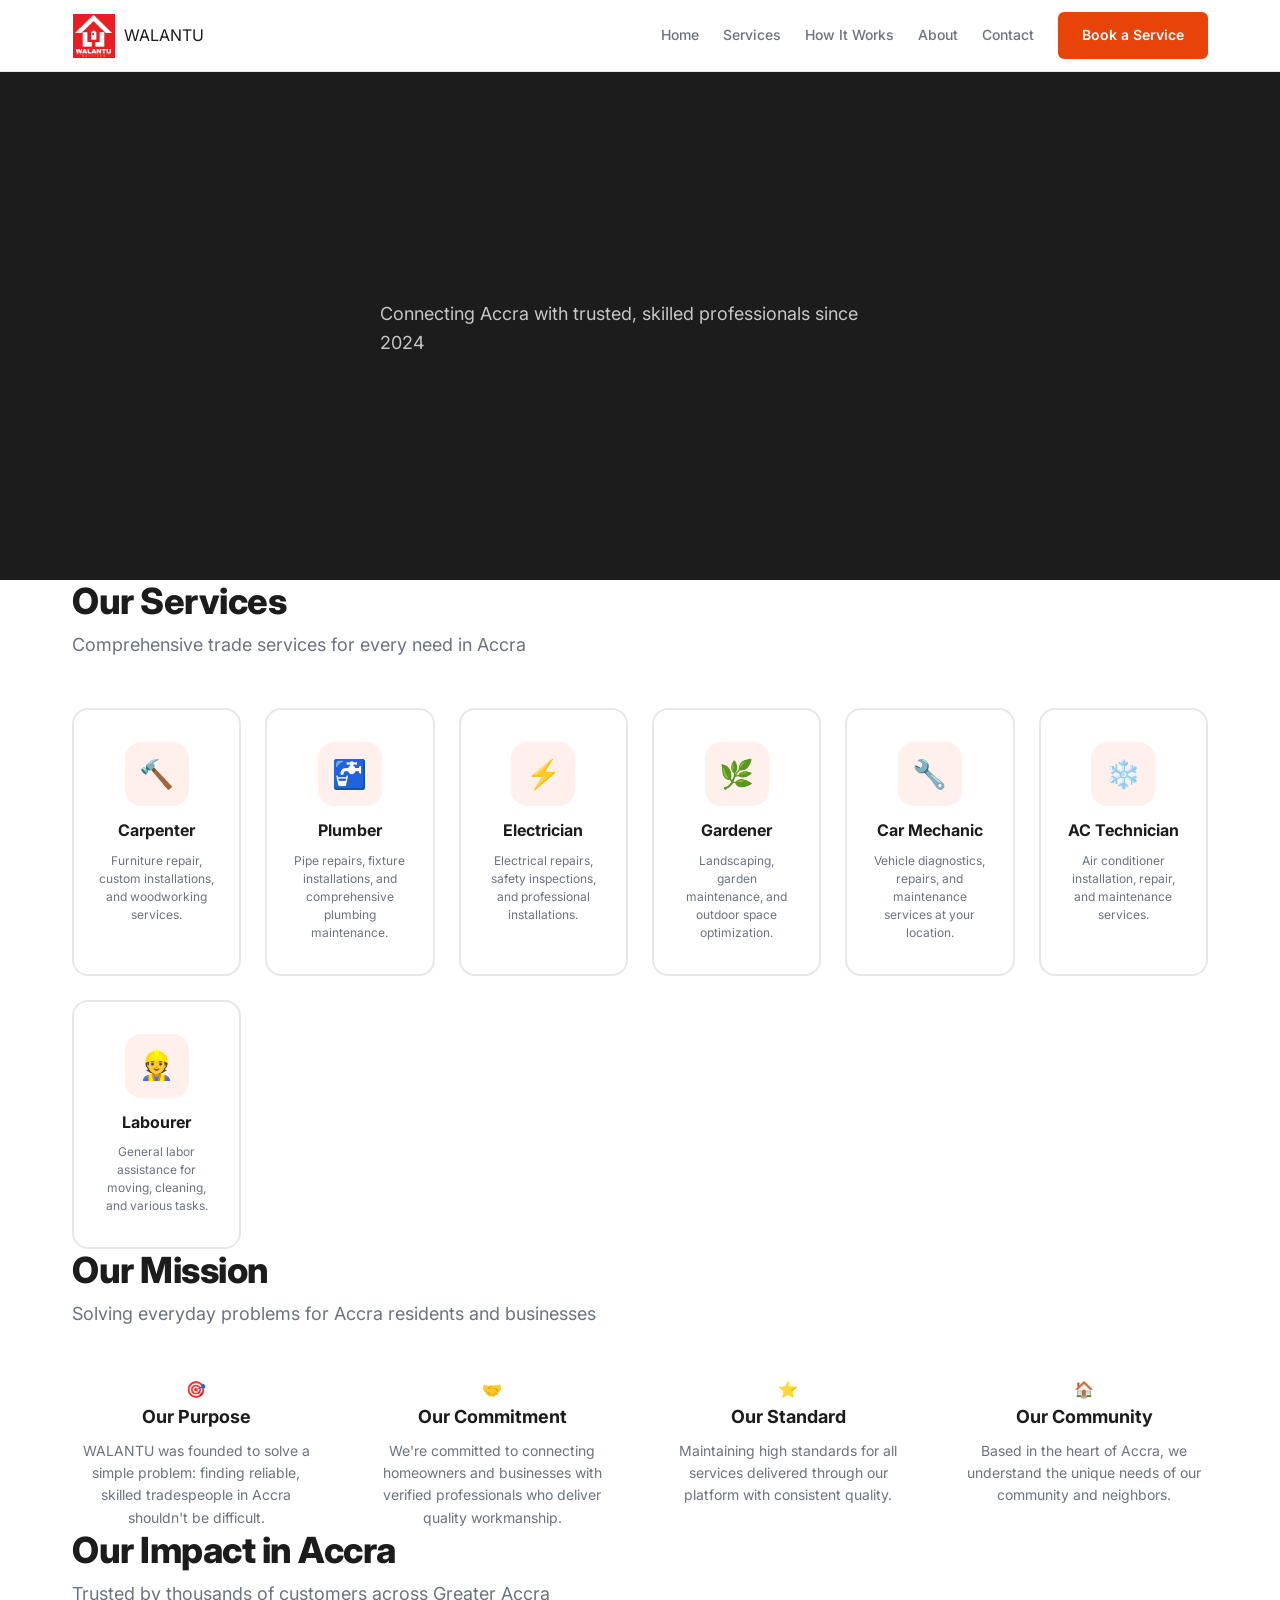
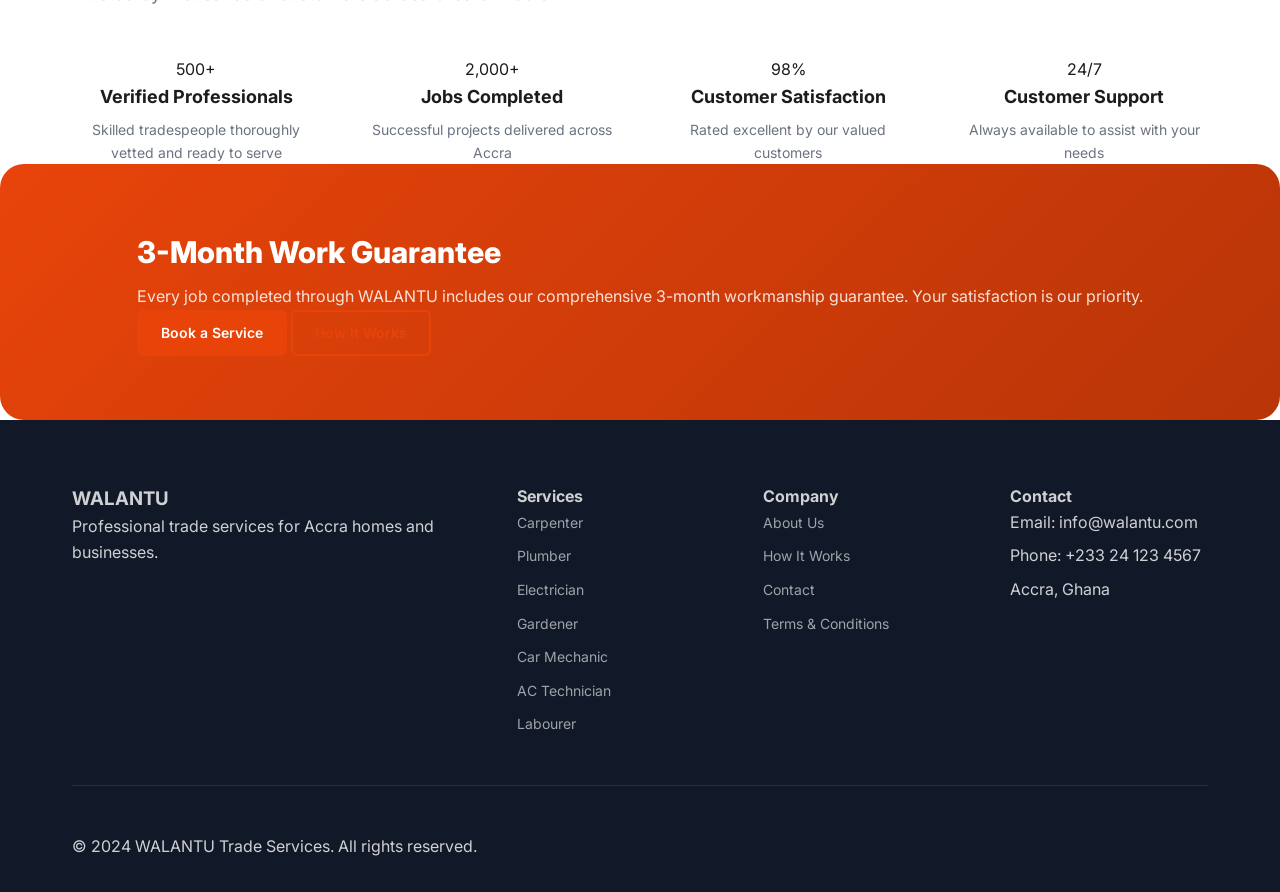
==== commit 9061b7e5: "Add CRM system, Parts & Orders page, dummy auth, and image updates - New CRM single-page app (crm.ht" ====
--- a/about.html
+++ b/about.html
@@ -4,6 +4,7 @@
     <meta charset="UTF-8">
     <meta name="viewport" content="width=device-width, initial-scale=1.0">
     <title>About Us - WALANTU Trade Services</title>
+    <link rel="icon" href="images/logoBlk.png" type="image/png">
     <link rel="stylesheet" href="css/style.css">
     <link rel="stylesheet" href="css/accessibility.css">
     <link rel="preconnect" href="https://fonts.googleapis.com">
@@ -16,7 +17,7 @@
     <header class="header" role="banner">
         <div class="container header-container">
             <a href="index.html" class="logo">
-                <img src="images/logo.svg" alt="WALANTU Trade Services" width="40" height="40">
+                <img src="images/walantu-logo.jpg" alt="WALANTU" width="40" height="40">
                 <span>WALANTU</span>
             </a>
             
--- a/css/style.css
+++ b/css/style.css
@@ -330,7 +330,7 @@
 .hero {
     padding-top: var(--header-height);
     position: relative;
-    background: linear-gradient(135deg, #1C1C1C 0%, #2D1810 50%, #1C1C1C 100%);
+    background: #1C1C1C;
     min-height: 580px;
     display: flex;
     align-items: center;
@@ -340,21 +340,13 @@
 .hero-bg {
     position: absolute;
     inset: 0;
-    background-image: url('images/workmen-banner-1.jpg');
+    background-image: url('../images/workers-1.jpg');
     background-size: cover;
     background-position: center 30%;
-    opacity: 0.3;
 }
 
 .hero-overlay {
-    position: absolute;
-    inset: 0;
-    background: linear-gradient(
-        90deg,
-        rgba(28,28,28,0.85) 0%,
-        rgba(28,28,28,0.5) 60%,
-        rgba(28,28,28,0.2) 100%
-    );
+    /* no overlay */
 }
 
 .hero-content {
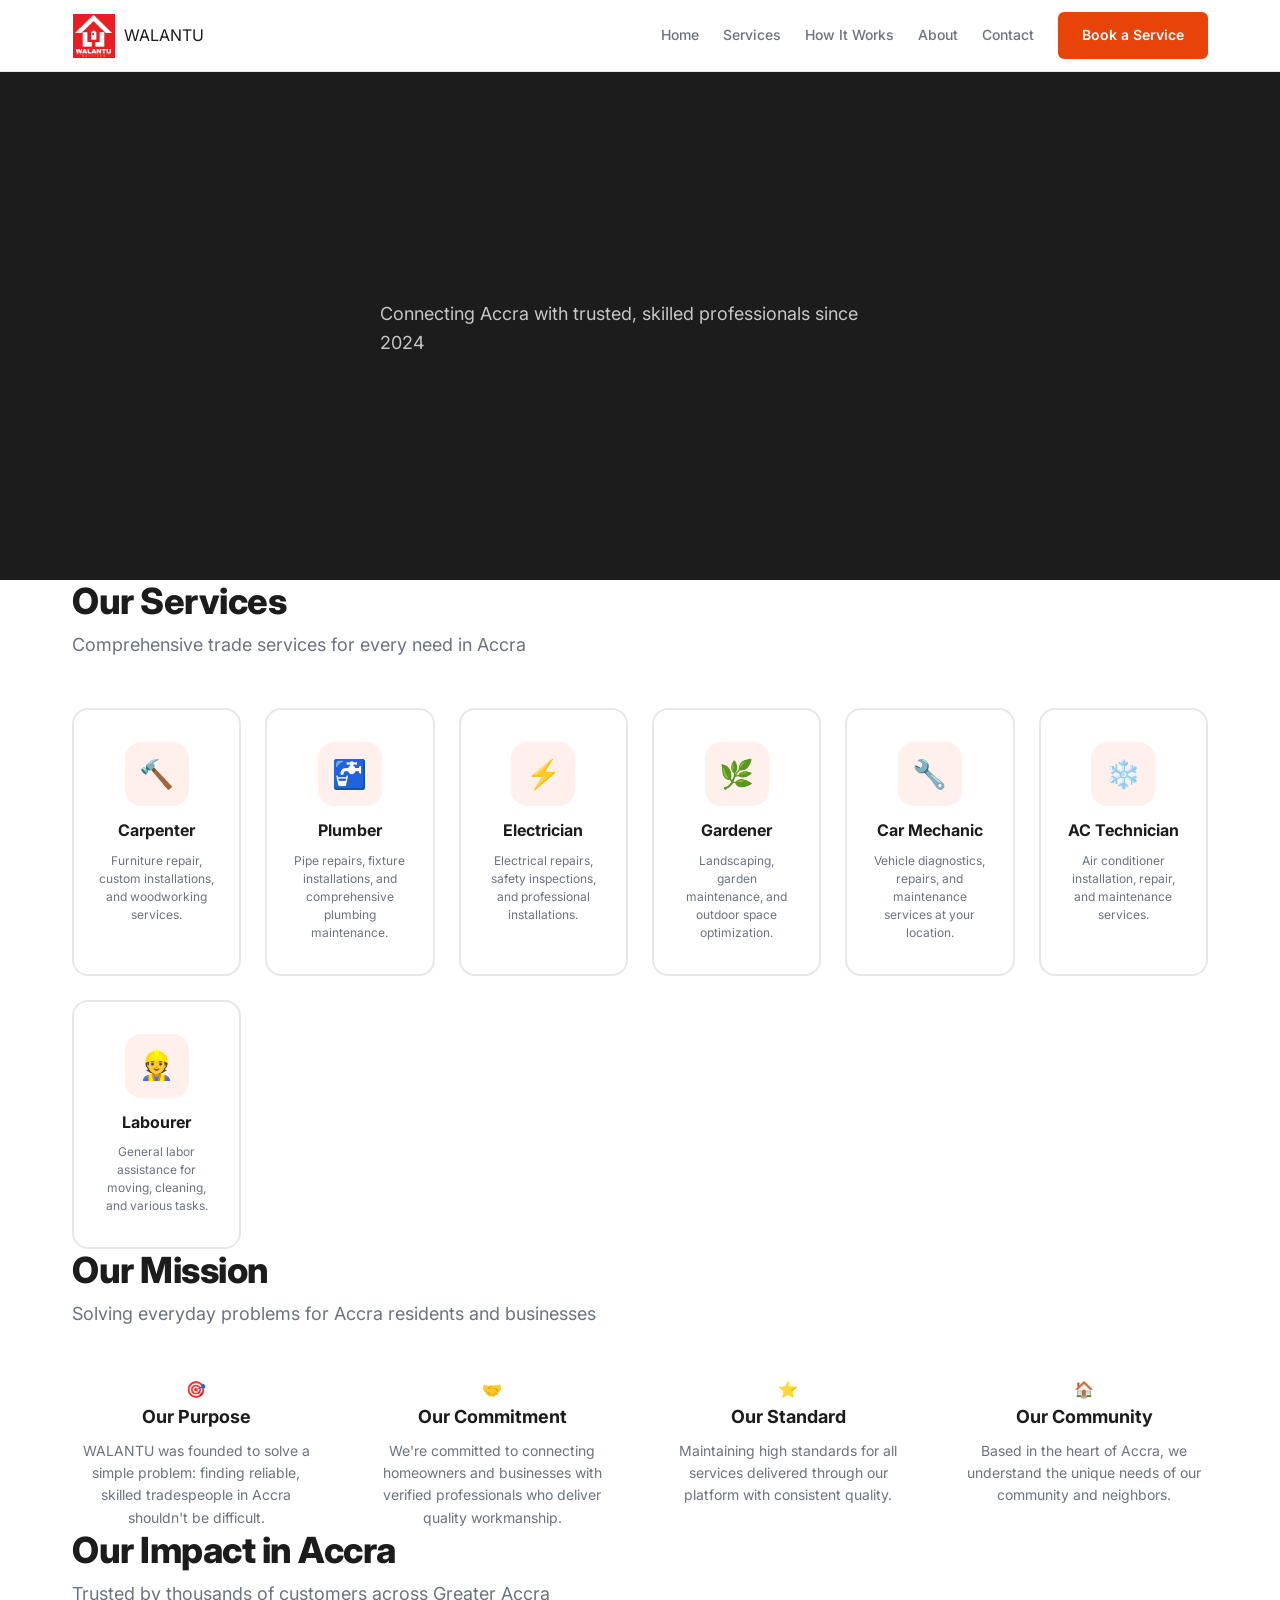
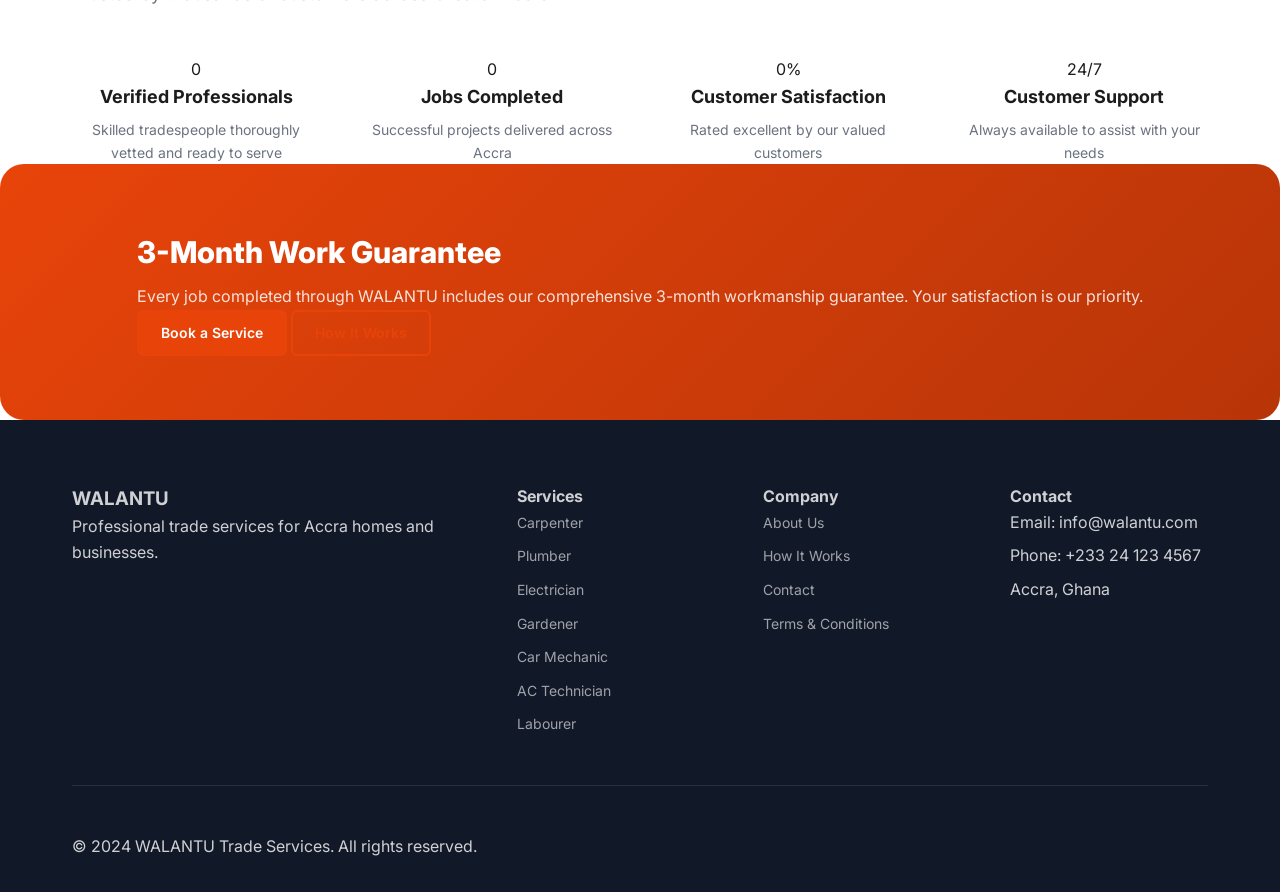
==== commit 75ff4304: "Zero out all stats across site and CRM mock data Made-with: Cursor" ====
--- a/about.html
+++ b/about.html
@@ -148,19 +148,19 @@
                 
                 <div class="process-steps">
                     <div class="process-step">
-                        <div class="step-number">500+</div>
+                        <div class="step-number">0</div>
                         <h3 class="step-title">Verified Professionals</h3>
                         <p class="step-description">Skilled tradespeople thoroughly vetted and ready to serve</p>
                     </div>
                     
                     <div class="process-step">
-                        <div class="step-number">2,000+</div>
+                        <div class="step-number">0</div>
                         <h3 class="step-title">Jobs Completed</h3>
                         <p class="step-description">Successful projects delivered across Accra</p>
                     </div>
                     
                     <div class="process-step">
-                        <div class="step-number">98%</div>
+                        <div class="step-number">0%</div>
                         <h3 class="step-title">Customer Satisfaction</h3>
                         <p class="step-description">Rated excellent by our valued customers</p>
                     </div>
